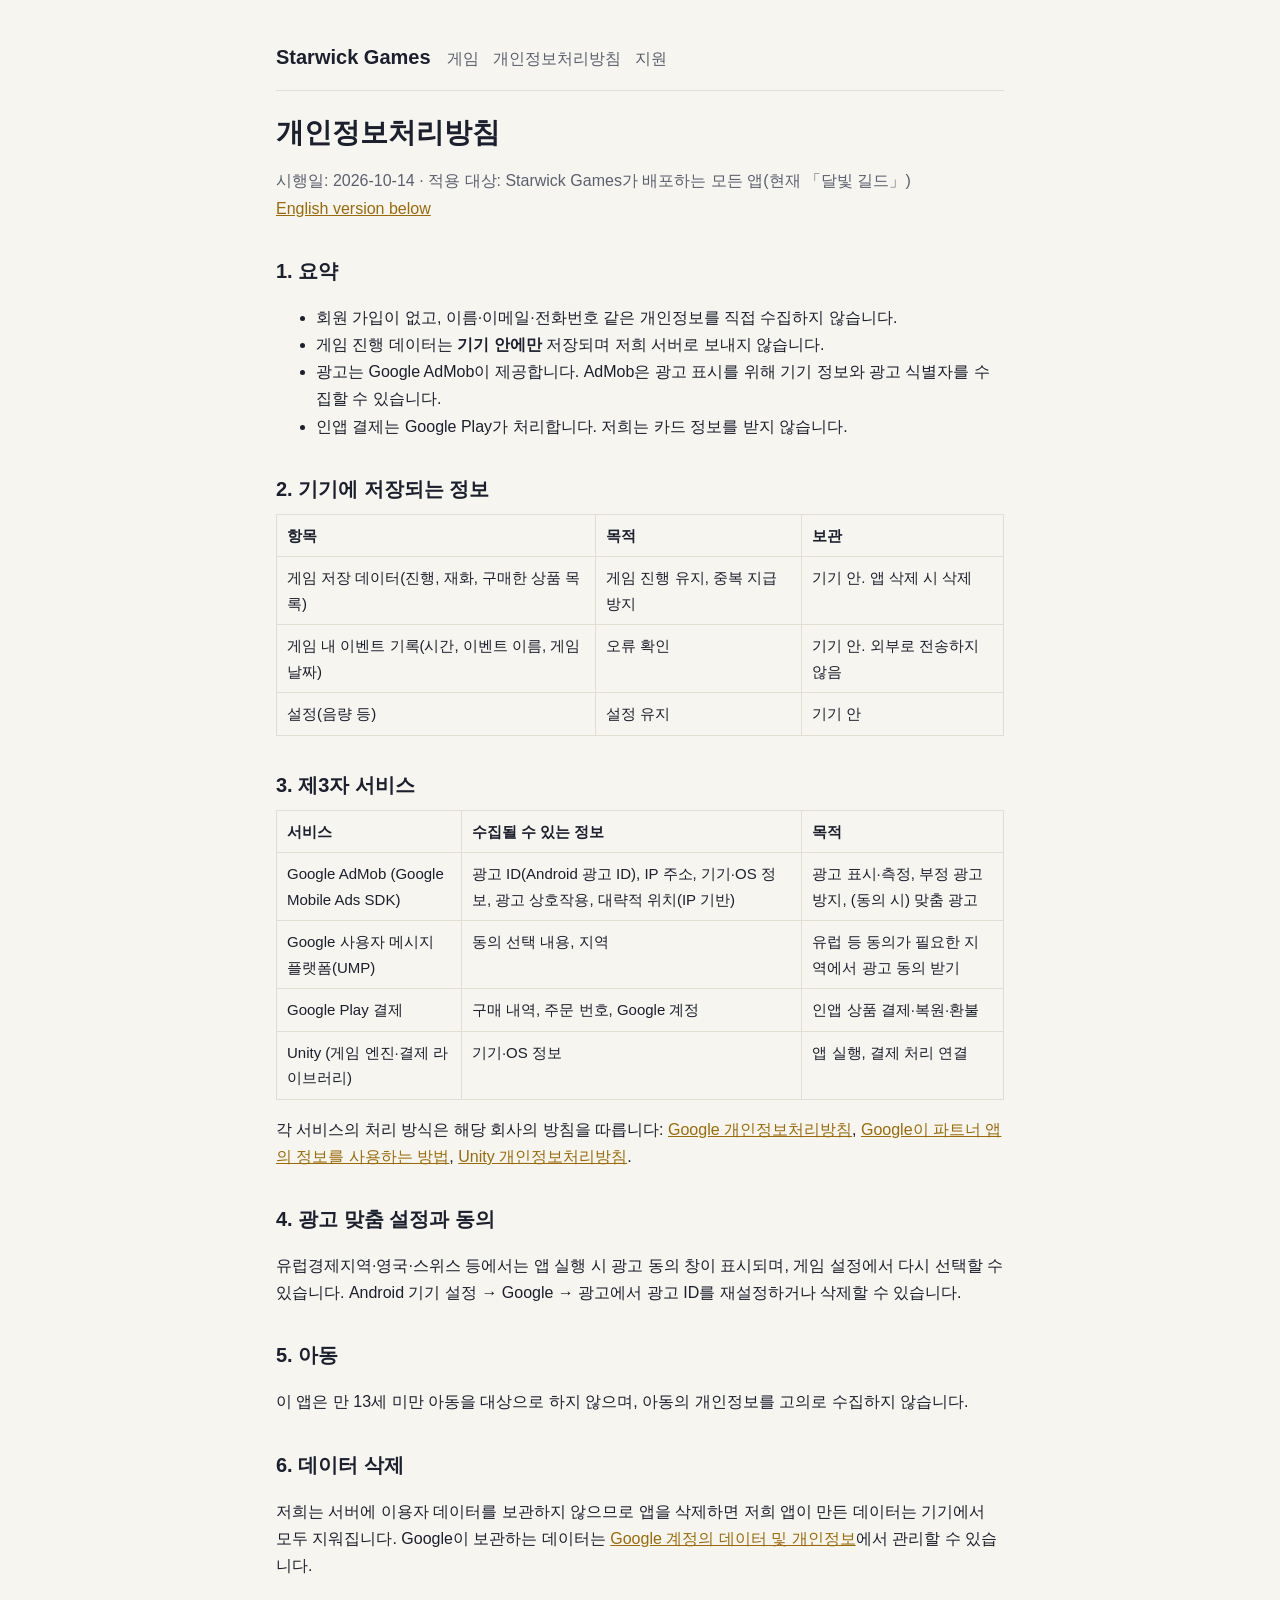
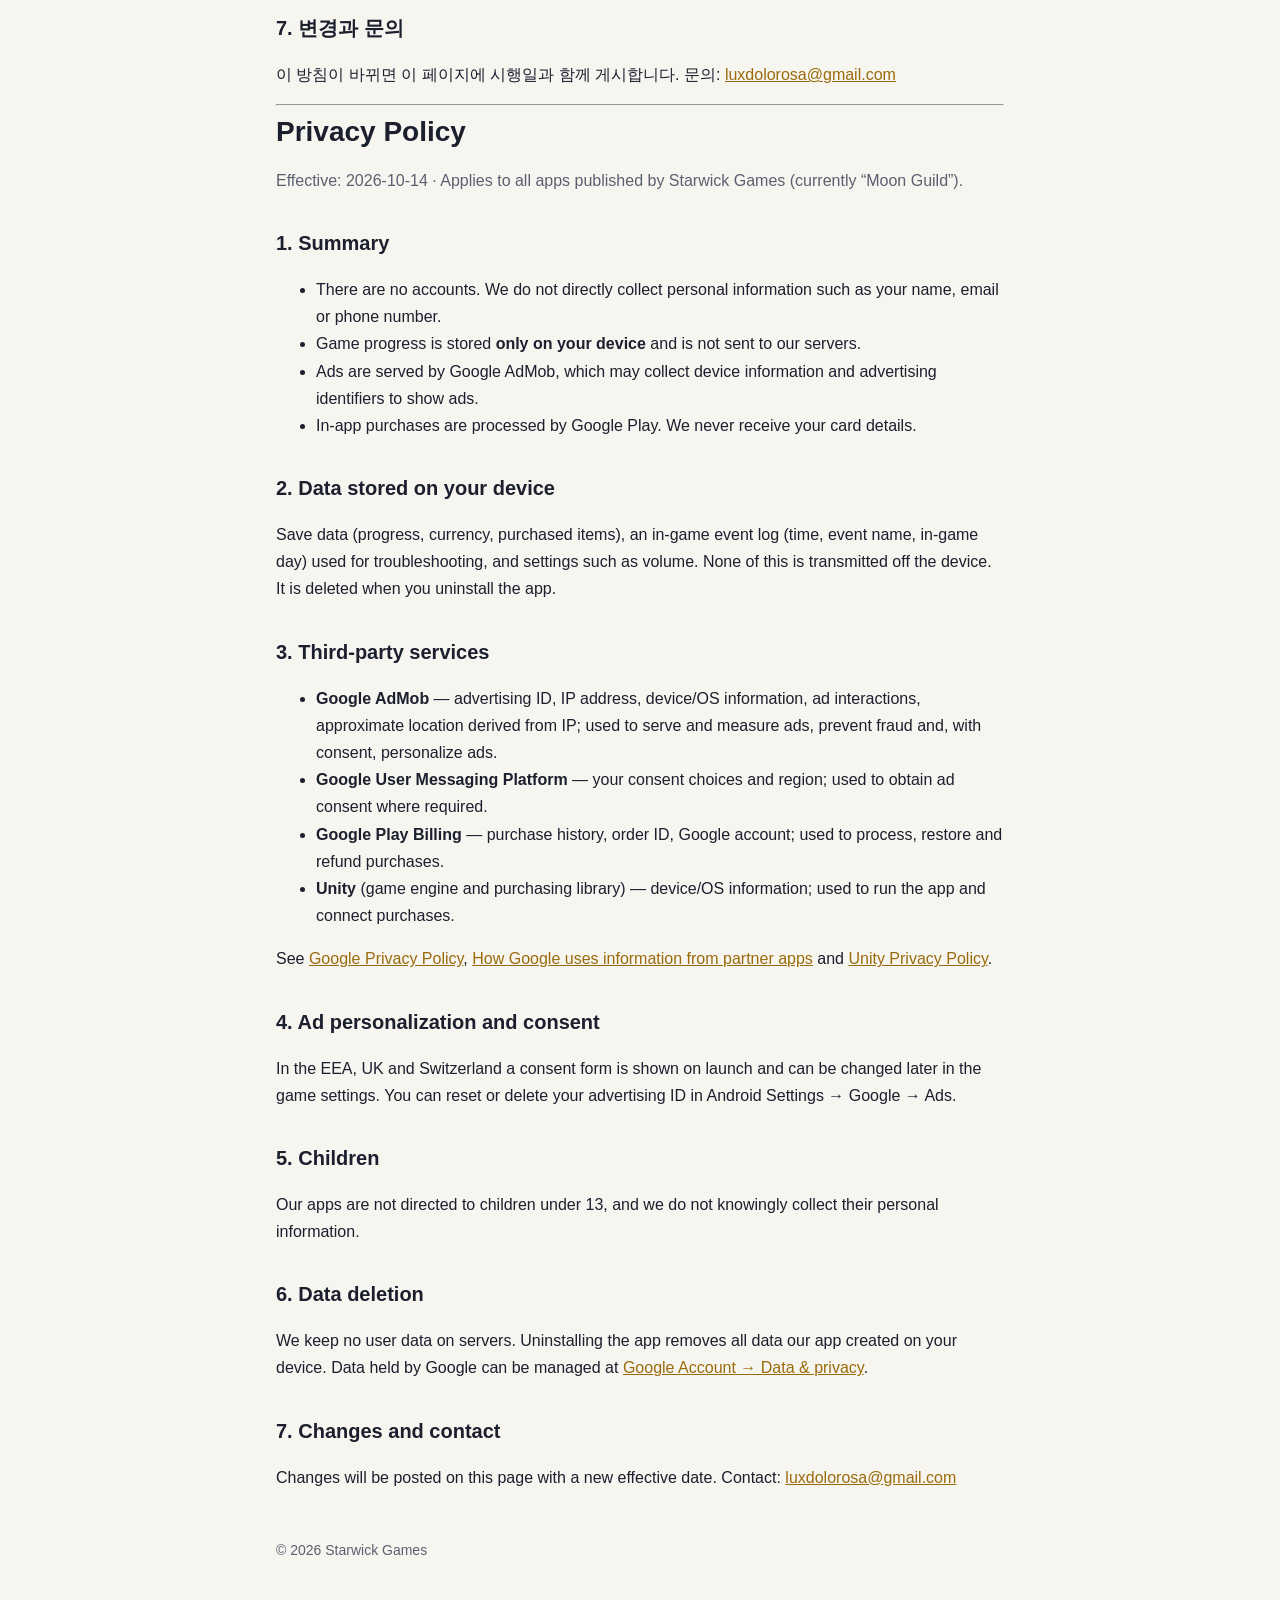
==== privacy.html @ 0cbf41bc "사이트 첫 배포 (원본: devwiki101_game site/ dd144f2)" ====
<!doctype html>
<html lang="ko">
<head>
<meta charset="utf-8">
<meta name="viewport" content="width=device-width, initial-scale=1">
<title>Starwick 개인정보처리방침</title>
<link rel="stylesheet" href="style.css">
</head>
<body>
<main>
<header><a class="brand" href="./">Starwick Games</a>
<nav><a href="./">게임</a><a href="privacy.html">개인정보처리방침</a><a href="support.html">지원</a></nav></header>

<h1>개인정보처리방침</h1>
<p class="muted">시행일: 2026-10-14 · 적용 대상: Starwick Games가 배포하는 모든 앱(현재 「달빛 길드」)<br>
<a href="#en">English version below</a></p>

<h2>1. 요약</h2>
<ul>
<li>회원 가입이 없고, 이름·이메일·전화번호 같은 개인정보를 직접 수집하지 않습니다.</li>
<li>게임 진행 데이터는 <strong>기기 안에만</strong> 저장되며 저희 서버로 보내지 않습니다.</li>
<li>광고는 Google AdMob이 제공합니다. AdMob은 광고 표시를 위해 기기 정보와 광고 식별자를 수집할 수 있습니다.</li>
<li>인앱 결제는 Google Play가 처리합니다. 저희는 카드 정보를 받지 않습니다.</li>
</ul>

<h2>2. 기기에 저장되는 정보</h2>
<table>
<tr><th>항목</th><th>목적</th><th>보관</th></tr>
<tr><td>게임 저장 데이터(진행, 재화, 구매한 상품 목록)</td><td>게임 진행 유지, 중복 지급 방지</td><td>기기 안. 앱 삭제 시 삭제</td></tr>
<tr><td>게임 내 이벤트 기록(시간, 이벤트 이름, 게임 날짜)</td><td>오류 확인</td><td>기기 안. 외부로 전송하지 않음</td></tr>
<tr><td>설정(음량 등)</td><td>설정 유지</td><td>기기 안</td></tr>
</table>

<h2>3. 제3자 서비스</h2>
<table>
<tr><th>서비스</th><th>수집될 수 있는 정보</th><th>목적</th></tr>
<tr><td>Google AdMob (Google Mobile Ads SDK)</td><td>광고 ID(Android 광고 ID), IP 주소, 기기·OS 정보, 광고 상호작용, 대략적 위치(IP 기반)</td><td>광고 표시·측정, 부정 광고 방지, (동의 시) 맞춤 광고</td></tr>
<tr><td>Google 사용자 메시지 플랫폼(UMP)</td><td>동의 선택 내용, 지역</td><td>유럽 등 동의가 필요한 지역에서 광고 동의 받기</td></tr>
<tr><td>Google Play 결제</td><td>구매 내역, 주문 번호, Google 계정</td><td>인앱 상품 결제·복원·환불</td></tr>
<tr><td>Unity (게임 엔진·결제 라이브러리)</td><td>기기·OS 정보</td><td>앱 실행, 결제 처리 연결</td></tr>
</table>
<p>각 서비스의 처리 방식은 해당 회사의 방침을 따릅니다:
<a href="https://policies.google.com/privacy">Google 개인정보처리방침</a>,
<a href="https://policies.google.com/technologies/partner-sites">Google이 파트너 앱의 정보를 사용하는 방법</a>,
<a href="https://unity.com/legal/privacy-policy">Unity 개인정보처리방침</a>.</p>

<h2>4. 광고 맞춤 설정과 동의</h2>
<p>유럽경제지역·영국·스위스 등에서는 앱 실행 시 광고 동의 창이 표시되며, 게임 설정에서 다시 선택할 수 있습니다. Android 기기 설정 → Google → 광고에서 광고 ID를 재설정하거나 삭제할 수 있습니다.</p>

<h2>5. 아동</h2>
<p>이 앱은 만 13세 미만 아동을 대상으로 하지 않으며, 아동의 개인정보를 고의로 수집하지 않습니다.</p>

<h2>6. 데이터 삭제</h2>
<p>저희는 서버에 이용자 데이터를 보관하지 않으므로 앱을 삭제하면 저희 앱이 만든 데이터는 기기에서 모두 지워집니다. Google이 보관하는 데이터는 <a href="https://myaccount.google.com/data-and-privacy">Google 계정의 데이터 및 개인정보</a>에서 관리할 수 있습니다.</p>

<h2>7. 변경과 문의</h2>
<p>이 방침이 바뀌면 이 페이지에 시행일과 함께 게시합니다. 문의: <a href="mailto:luxdolorosa@gmail.com">luxdolorosa@gmail.com</a></p>

<hr id="en">
<h1>Privacy Policy</h1>
<p class="muted">Effective: 2026-10-14 · Applies to all apps published by Starwick Games (currently “Moon Guild”).</p>

<h2>1. Summary</h2>
<ul>
<li>There are no accounts. We do not directly collect personal information such as your name, email or phone number.</li>
<li>Game progress is stored <strong>only on your device</strong> and is not sent to our servers.</li>
<li>Ads are served by Google AdMob, which may collect device information and advertising identifiers to show ads.</li>
<li>In-app purchases are processed by Google Play. We never receive your card details.</li>
</ul>

<h2>2. Data stored on your device</h2>
<p>Save data (progress, currency, purchased items), an in-game event log (time, event name, in-game day) used for troubleshooting, and settings such as volume. None of this is transmitted off the device. It is deleted when you uninstall the app.</p>

<h2>3. Third-party services</h2>
<ul>
<li><strong>Google AdMob</strong> — advertising ID, IP address, device/OS information, ad interactions, approximate location derived from IP; used to serve and measure ads, prevent fraud and, with consent, personalize ads.</li>
<li><strong>Google User Messaging Platform</strong> — your consent choices and region; used to obtain ad consent where required.</li>
<li><strong>Google Play Billing</strong> — purchase history, order ID, Google account; used to process, restore and refund purchases.</li>
<li><strong>Unity</strong> (game engine and purchasing library) — device/OS information; used to run the app and connect purchases.</li>
</ul>
<p>See <a href="https://policies.google.com/privacy">Google Privacy Policy</a>, <a href="https://policies.google.com/technologies/partner-sites">How Google uses information from partner apps</a> and <a href="https://unity.com/legal/privacy-policy">Unity Privacy Policy</a>.</p>

<h2>4. Ad personalization and consent</h2>
<p>In the EEA, UK and Switzerland a consent form is shown on launch and can be changed later in the game settings. You can reset or delete your advertising ID in Android Settings → Google → Ads.</p>

<h2>5. Children</h2>
<p>Our apps are not directed to children under 13, and we do not knowingly collect their personal information.</p>

<h2>6. Data deletion</h2>
<p>We keep no user data on servers. Uninstalling the app removes all data our app created on your device. Data held by Google can be managed at <a href="https://myaccount.google.com/data-and-privacy">Google Account → Data &amp; privacy</a>.</p>

<h2>7. Changes and contact</h2>
<p>Changes will be posted on this page with a new effective date. Contact: <a href="mailto:luxdolorosa@gmail.com">luxdolorosa@gmail.com</a></p>

<footer>© 2026 Starwick Games</footer>
</main>
</body>
</html>
---- style.css ----
:root{--bg:#0d1220;--fg:#e8e6f0;--muted:#a4a9c0;--accent:#f2c86b;--card:#161d33;--line:#2a3352}
@media (prefers-color-scheme: light){:root{--bg:#f7f5ef;--fg:#1b1f2e;--muted:#5b6070;--accent:#9a6b0c;--card:#fff;--line:#e2ded2}}
*{box-sizing:border-box}
body{margin:0;background:var(--bg);color:var(--fg);font:16px/1.7 -apple-system,BlinkMacSystemFont,"Apple SD Gothic Neo","Noto Sans KR",sans-serif}
main{max-width:760px;margin:0 auto;padding:40px 16px 64px}
header{display:flex;gap:16px;align-items:baseline;flex-wrap:wrap;border-bottom:1px solid var(--line);padding-bottom:16px;margin-bottom:24px}
header a.brand{font-weight:700;font-size:20px;color:var(--fg);text-decoration:none}
nav a{color:var(--muted);margin-right:14px;text-decoration:none}
nav a:hover,a{color:var(--accent)}
h1{font-size:28px;line-height:1.3;margin:0 0 8px}
h2{font-size:20px;margin:32px 0 8px}
.muted{color:var(--muted)}
.card{background:var(--card);border:1px solid var(--line);border-radius:10px;padding:16px 18px;margin:12px 0}
table{border-collapse:collapse;width:100%;font-size:15px}
th,td{border:1px solid var(--line);padding:8px 10px;text-align:left;vertical-align:top}
footer{margin-top:48px;color:var(--muted);font-size:14px}
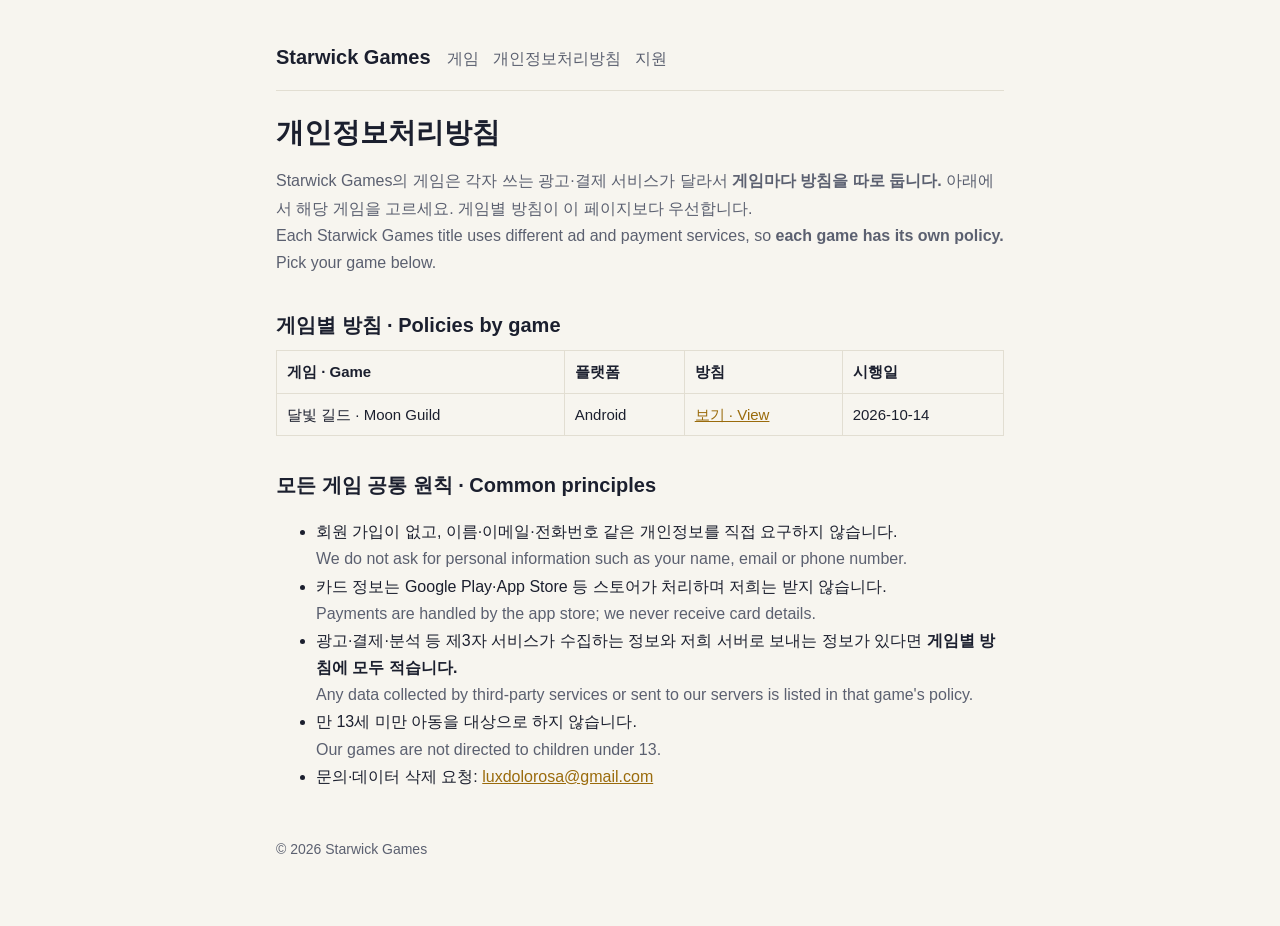
==== commit ab19960d: "개인정보처리방침을 게임별 페이지로 분리 (원본 76c4062)" ====
--- a/privacy.html
+++ b/privacy.html
@@ -12,85 +12,23 @@
 <nav><a href="./">게임</a><a href="privacy.html">개인정보처리방침</a><a href="support.html">지원</a></nav></header>
 
 <h1>개인정보처리방침</h1>
-<p class="muted">시행일: 2026-10-14 · 적용 대상: Starwick Games가 배포하는 모든 앱(현재 「달빛 길드」)<br>
-<a href="#en">English version below</a></p>
+<p class="muted">Starwick Games의 게임은 각자 쓰는 광고·결제 서비스가 달라서 <strong>게임마다 방침을 따로 둡니다.</strong> 아래에서 해당 게임을 고르세요. 게임별 방침이 이 페이지보다 우선합니다.<br>
+Each Starwick Games title uses different ad and payment services, so <strong>each game has its own policy.</strong> Pick your game below.</p>
 
-<h2>1. 요약</h2>
-<ul>
-<li>회원 가입이 없고, 이름·이메일·전화번호 같은 개인정보를 직접 수집하지 않습니다.</li>
-<li>게임 진행 데이터는 <strong>기기 안에만</strong> 저장되며 저희 서버로 보내지 않습니다.</li>
-<li>광고는 Google AdMob이 제공합니다. AdMob은 광고 표시를 위해 기기 정보와 광고 식별자를 수집할 수 있습니다.</li>
-<li>인앱 결제는 Google Play가 처리합니다. 저희는 카드 정보를 받지 않습니다.</li>
-</ul>
-
-<h2>2. 기기에 저장되는 정보</h2>
+<h2>게임별 방침 · Policies by game</h2>
 <table>
-<tr><th>항목</th><th>목적</th><th>보관</th></tr>
-<tr><td>게임 저장 데이터(진행, 재화, 구매한 상품 목록)</td><td>게임 진행 유지, 중복 지급 방지</td><td>기기 안. 앱 삭제 시 삭제</td></tr>
-<tr><td>게임 내 이벤트 기록(시간, 이벤트 이름, 게임 날짜)</td><td>오류 확인</td><td>기기 안. 외부로 전송하지 않음</td></tr>
-<tr><td>설정(음량 등)</td><td>설정 유지</td><td>기기 안</td></tr>
+<tr><th>게임 · Game</th><th>플랫폼</th><th>방침</th><th>시행일</th></tr>
+<tr><td>달빛 길드 · Moon Guild</td><td>Android</td><td><a href="privacy/moonguild.html">보기 · View</a></td><td>2026-10-14</td></tr>
 </table>
 
-<h2>3. 제3자 서비스</h2>
-<table>
-<tr><th>서비스</th><th>수집될 수 있는 정보</th><th>목적</th></tr>
-<tr><td>Google AdMob (Google Mobile Ads SDK)</td><td>광고 ID(Android 광고 ID), IP 주소, 기기·OS 정보, 광고 상호작용, 대략적 위치(IP 기반)</td><td>광고 표시·측정, 부정 광고 방지, (동의 시) 맞춤 광고</td></tr>
-<tr><td>Google 사용자 메시지 플랫폼(UMP)</td><td>동의 선택 내용, 지역</td><td>유럽 등 동의가 필요한 지역에서 광고 동의 받기</td></tr>
-<tr><td>Google Play 결제</td><td>구매 내역, 주문 번호, Google 계정</td><td>인앱 상품 결제·복원·환불</td></tr>
-<tr><td>Unity (게임 엔진·결제 라이브러리)</td><td>기기·OS 정보</td><td>앱 실행, 결제 처리 연결</td></tr>
-</table>
-<p>각 서비스의 처리 방식은 해당 회사의 방침을 따릅니다:
-<a href="https://policies.google.com/privacy">Google 개인정보처리방침</a>,
-<a href="https://policies.google.com/technologies/partner-sites">Google이 파트너 앱의 정보를 사용하는 방법</a>,
-<a href="https://unity.com/legal/privacy-policy">Unity 개인정보처리방침</a>.</p>
-
-<h2>4. 광고 맞춤 설정과 동의</h2>
-<p>유럽경제지역·영국·스위스 등에서는 앱 실행 시 광고 동의 창이 표시되며, 게임 설정에서 다시 선택할 수 있습니다. Android 기기 설정 → Google → 광고에서 광고 ID를 재설정하거나 삭제할 수 있습니다.</p>
-
-<h2>5. 아동</h2>
-<p>이 앱은 만 13세 미만 아동을 대상으로 하지 않으며, 아동의 개인정보를 고의로 수집하지 않습니다.</p>
-
-<h2>6. 데이터 삭제</h2>
-<p>저희는 서버에 이용자 데이터를 보관하지 않으므로 앱을 삭제하면 저희 앱이 만든 데이터는 기기에서 모두 지워집니다. Google이 보관하는 데이터는 <a href="https://myaccount.google.com/data-and-privacy">Google 계정의 데이터 및 개인정보</a>에서 관리할 수 있습니다.</p>
-
-<h2>7. 변경과 문의</h2>
-<p>이 방침이 바뀌면 이 페이지에 시행일과 함께 게시합니다. 문의: <a href="mailto:luxdolorosa@gmail.com">luxdolorosa@gmail.com</a></p>
-
-<hr id="en">
-<h1>Privacy Policy</h1>
-<p class="muted">Effective: 2026-10-14 · Applies to all apps published by Starwick Games (currently “Moon Guild”).</p>
-
-<h2>1. Summary</h2>
+<h2>모든 게임 공통 원칙 · Common principles</h2>
 <ul>
-<li>There are no accounts. We do not directly collect personal information such as your name, email or phone number.</li>
-<li>Game progress is stored <strong>only on your device</strong> and is not sent to our servers.</li>
-<li>Ads are served by Google AdMob, which may collect device information and advertising identifiers to show ads.</li>
-<li>In-app purchases are processed by Google Play. We never receive your card details.</li>
+<li>회원 가입이 없고, 이름·이메일·전화번호 같은 개인정보를 직접 요구하지 않습니다.<br><span class="muted">We do not ask for personal information such as your name, email or phone number.</span></li>
+<li>카드 정보는 Google Play·App Store 등 스토어가 처리하며 저희는 받지 않습니다.<br><span class="muted">Payments are handled by the app store; we never receive card details.</span></li>
+<li>광고·결제·분석 등 제3자 서비스가 수집하는 정보와 저희 서버로 보내는 정보가 있다면 <strong>게임별 방침에 모두 적습니다.</strong><br><span class="muted">Any data collected by third-party services or sent to our servers is listed in that game's policy.</span></li>
+<li>만 13세 미만 아동을 대상으로 하지 않습니다.<br><span class="muted">Our games are not directed to children under 13.</span></li>
+<li>문의·데이터 삭제 요청: <a href="mailto:luxdolorosa@gmail.com">luxdolorosa@gmail.com</a></li>
 </ul>
-
-<h2>2. Data stored on your device</h2>
-<p>Save data (progress, currency, purchased items), an in-game event log (time, event name, in-game day) used for troubleshooting, and settings such as volume. None of this is transmitted off the device. It is deleted when you uninstall the app.</p>
-
-<h2>3. Third-party services</h2>
-<ul>
-<li><strong>Google AdMob</strong> — advertising ID, IP address, device/OS information, ad interactions, approximate location derived from IP; used to serve and measure ads, prevent fraud and, with consent, personalize ads.</li>
-<li><strong>Google User Messaging Platform</strong> — your consent choices and region; used to obtain ad consent where required.</li>
-<li><strong>Google Play Billing</strong> — purchase history, order ID, Google account; used to process, restore and refund purchases.</li>
-<li><strong>Unity</strong> (game engine and purchasing library) — device/OS information; used to run the app and connect purchases.</li>
-</ul>
-<p>See <a href="https://policies.google.com/privacy">Google Privacy Policy</a>, <a href="https://policies.google.com/technologies/partner-sites">How Google uses information from partner apps</a> and <a href="https://unity.com/legal/privacy-policy">Unity Privacy Policy</a>.</p>
-
-<h2>4. Ad personalization and consent</h2>
-<p>In the EEA, UK and Switzerland a consent form is shown on launch and can be changed later in the game settings. You can reset or delete your advertising ID in Android Settings → Google → Ads.</p>
-
-<h2>5. Children</h2>
-<p>Our apps are not directed to children under 13, and we do not knowingly collect their personal information.</p>
-
-<h2>6. Data deletion</h2>
-<p>We keep no user data on servers. Uninstalling the app removes all data our app created on your device. Data held by Google can be managed at <a href="https://myaccount.google.com/data-and-privacy">Google Account → Data &amp; privacy</a>.</p>
-
-<h2>7. Changes and contact</h2>
-<p>Changes will be posted on this page with a new effective date. Contact: <a href="mailto:luxdolorosa@gmail.com">luxdolorosa@gmail.com</a></p>
 
 <footer>© 2026 Starwick Games</footer>
 </main>
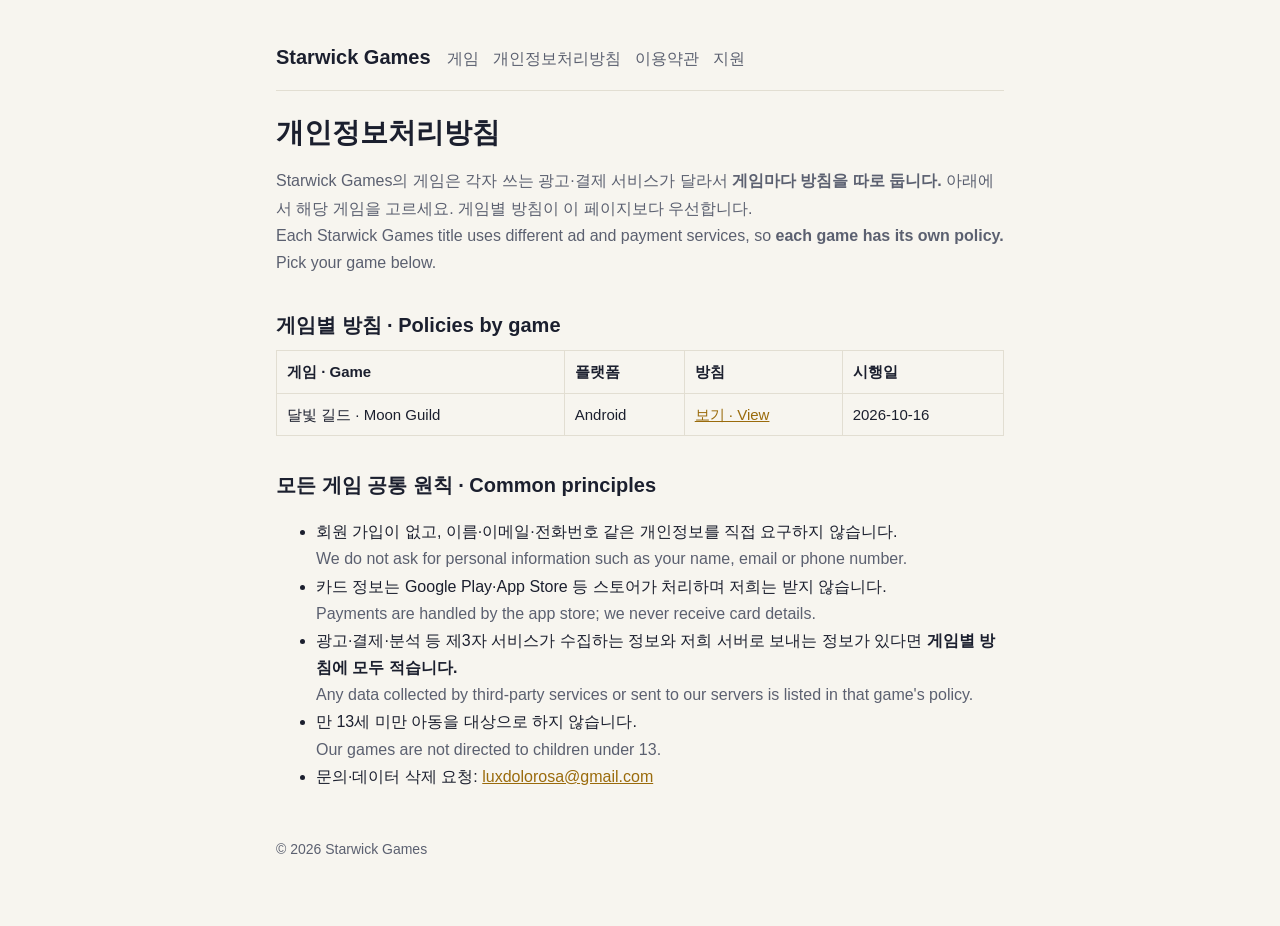
==== commit 44ed36b5: "이용약관 추가, 방침에 국외 이전·권리·보호책임자 반영 (원본 b483d45)" ====
--- a/privacy.html
+++ b/privacy.html
@@ -9,7 +9,7 @@
 <body>
 <main>
 <header><a class="brand" href="./">Starwick Games</a>
-<nav><a href="./">게임</a><a href="privacy.html">개인정보처리방침</a><a href="support.html">지원</a></nav></header>
+<nav><a href="./">게임</a><a href="privacy.html">개인정보처리방침</a><a href="terms.html">이용약관</a><a href="support.html">지원</a></nav></header>
 
 <h1>개인정보처리방침</h1>
 <p class="muted">Starwick Games의 게임은 각자 쓰는 광고·결제 서비스가 달라서 <strong>게임마다 방침을 따로 둡니다.</strong> 아래에서 해당 게임을 고르세요. 게임별 방침이 이 페이지보다 우선합니다.<br>
@@ -18,7 +18,7 @@
 <h2>게임별 방침 · Policies by game</h2>
 <table>
 <tr><th>게임 · Game</th><th>플랫폼</th><th>방침</th><th>시행일</th></tr>
-<tr><td>달빛 길드 · Moon Guild</td><td>Android</td><td><a href="privacy/moonguild.html">보기 · View</a></td><td>2026-10-14</td></tr>
+<tr><td>달빛 길드 · Moon Guild</td><td>Android</td><td><a href="privacy/moonguild.html">보기 · View</a></td><td>2026-10-16</td></tr>
 </table>
 
 <h2>모든 게임 공통 원칙 · Common principles</h2>
